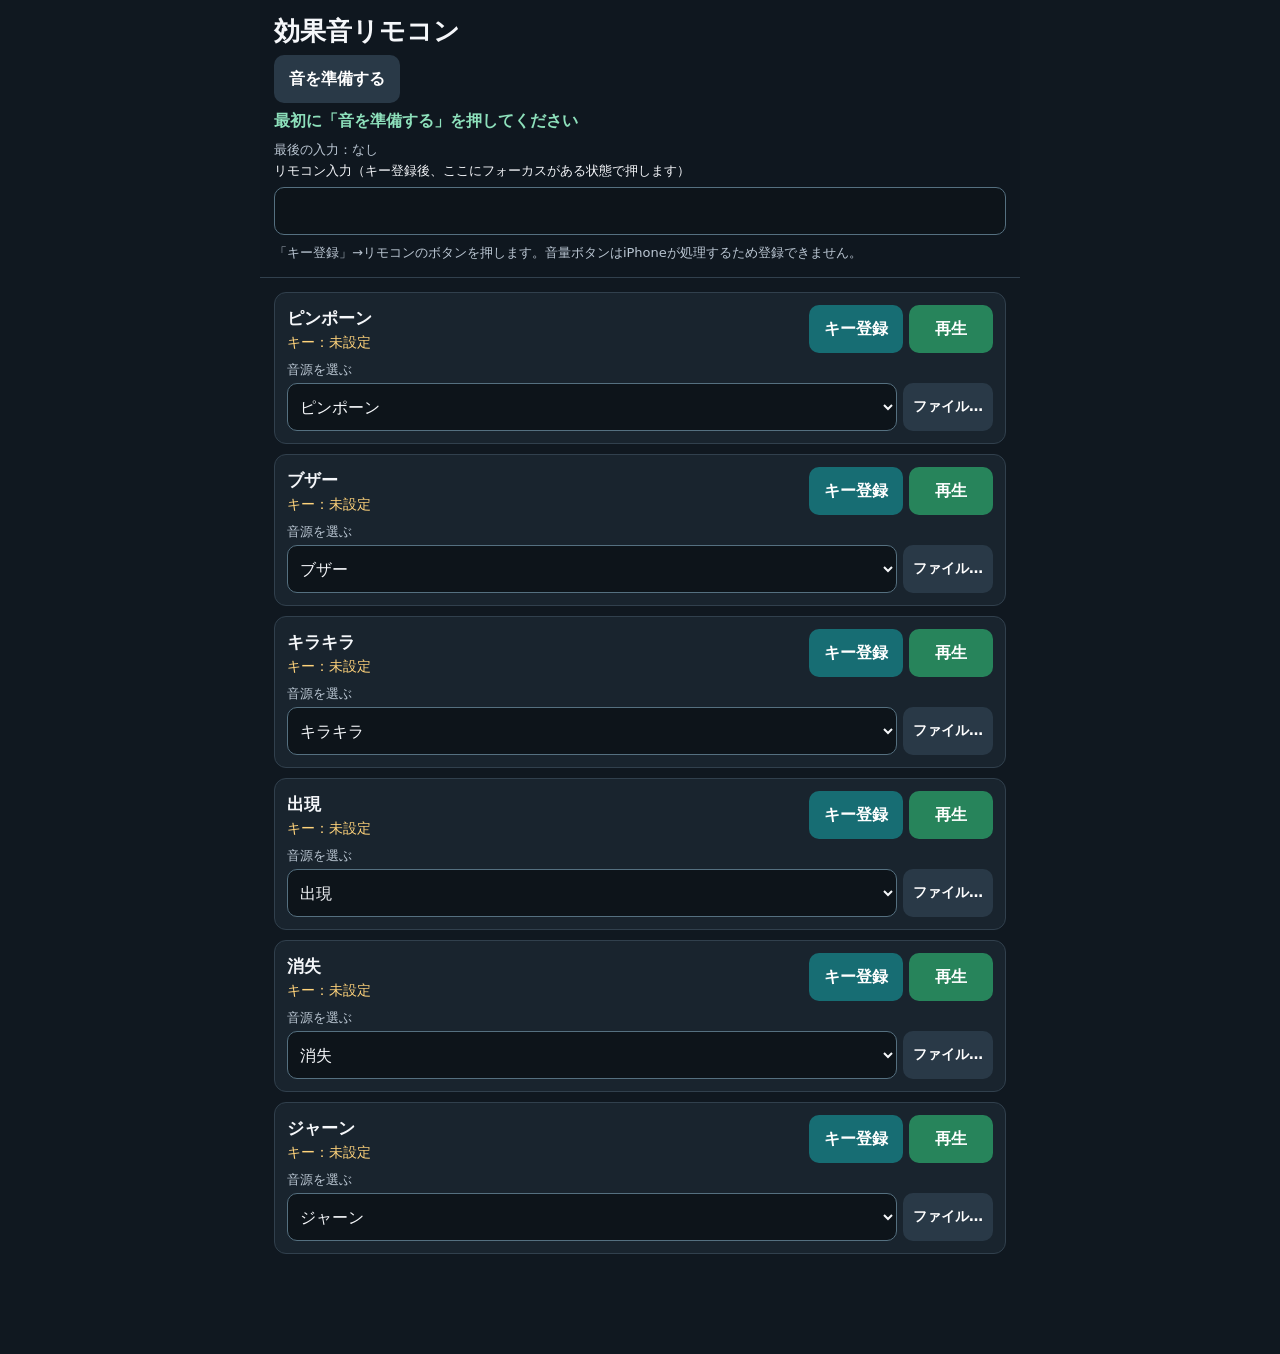
==== effect-remote-simple.html @ a641e5d5 "Add files via upload" ====
<!doctype html>
<html lang="ja">
<head>
  <meta charset="utf-8">
  <meta name="viewport" content="width=device-width, initial-scale=1, viewport-fit=cover">
  <meta name="theme-color" content="#101820">
  <title>かんたん効果音リモコン</title>
  <style>
    :root { color-scheme: dark; font-family: system-ui, sans-serif; background: #101820; color: #f5f7fa; }
    * { box-sizing: border-box; }
    body { max-width: 760px; margin: 0 auto; padding: 18px 14px calc(90px + env(safe-area-inset-bottom)); }
    h1 { margin: 0 0 6px; font-size: 26px; }
    p { color: #bac6d2; }
    button, select, input { min-height: 48px; border: 0; border-radius: 10px; font: inherit; }
    button { padding: 10px 15px; background: #293947; color: white; font-weight: 700; touch-action: manipulation; }
    button:disabled { opacity: .45; }
    input { display: block; width: 100%; margin-top: 6px; padding: 10px 12px; border: 1px solid #557080; background: #0d141a; color: white; font-size: 16px; }
    input:focus { outline: 3px solid #42c6cc; }
    .top { position: sticky; top: 0; z-index: 2; margin: -18px -14px 14px; padding: 14px; background: #101820f2; border-bottom: 1px solid #31404d; }
    .status { margin: 8px 0; color: #8de0bb; font-weight: 700; }
    .help { margin: 8px 0 0; font-size: 13px; line-height: 1.55; }
    .row { display: grid; grid-template-columns: minmax(0, 1fr) auto; gap: 8px; align-items: center; margin: 10px 0; padding: 12px; border: 1px solid #31404d; border-radius: 12px; background: #19242e; }
    .row h2 { margin: 0 0 4px; font-size: 17px; }
    .key { color: #ffd37b; font-size: 14px; }
    .sound-picker { grid-column: 1 / -1; display: grid; grid-template-columns: minmax(0, 1fr) auto; gap: 4px 6px; }
    .sound-picker label { grid-column: 1 / -1; color: #bac6d2; font-size: 13px; }
    .sound-picker select { width: 100%; min-width: 0; padding: 0 8px; border: 1px solid #557080; background: #0d141a; color: #f5f7fa; font-size: 16px; }
    .sound-picker .open-file { padding-inline: 10px; font-size: 14px; }
    .sound-picker input[hidden] { display: none; }
    .actions { display: flex; gap: 6px; }
    .learn { background: #176d73; }
    .play { min-width: 84px; background: #27845b; }
    #stop { position: fixed; z-index: 3; right: 14px; bottom: max(14px, env(safe-area-inset-bottom)); background: #a33e45; box-shadow: 0 4px 18px #0008; }
    #stop:disabled { display: none; }
    @media (max-width: 430px) { .row { grid-template-columns: 1fr; } .actions button { flex: 1; } }
  </style>
</head>
<body>
  <header class="top">
    <h1>効果音リモコン</h1>
    <button id="prepare" type="button">音を準備する</button>
    <button id="stop" type="button" disabled>全停止</button>
    <div id="status" class="status" role="status" aria-live="polite">最初に「音を準備する」を押してください</div>
    <p id="last" class="help">最後の入力：なし</p>
    <label for="capture" class="help">リモコン入力（キー登録後、ここにフォーカスがある状態で押します）</label>
    <input id="capture" type="text" inputmode="none" autocomplete="off" autocapitalize="off" spellcheck="false" aria-label="リモコン入力テスト">
    <p class="help">「キー登録」→リモコンのボタンを押します。音量ボタンはiPhoneが処理するため登録できません。</p>
  </header>
  <main id="list" aria-label="効果音"></main>

  <script>
    (() => {
      const builtIns = [
        ["ピンポーン", "sfx_correct_pingpong.wav"],
        ["ブザー", "sfx_wrong_buzzer.wav"],
        ["キラキラ", "sfx_magic_sparkle_reveal.wav"],
        ["出現", "sfx_magic_whoosh_appear.wav"],
        ["消失", "sfx_magic_vanish_poof.wav"],
        ["ジャーン", "sfx_magic_tada_sting.wav"]
      ];
      const library = new Map(builtIns.concat([["マリオ効果音","マリオ効果音.wav"],["fanfere","fanfere.mp3"],["シャキーン","シャキーン.mp3"],["テレレレッテレー","テレレレッテレー.mp3"],["ピューイーン","ピューイーン.mp3"],["ルービックキューブがそろう","ルービックキューブがそろう.wav"],["銃","銃.wav"],["大砲","大砲.wav"]]).map(([name, file]) => [
        file, { name, url: `./sound-effects/${encodeURIComponent(file)}`, bufferPromise: null }
      ]));
      const effects = builtIns.map(([name, file]) => ({
        name, key: "", file, sound: library.get(file), source: null, requestId: 0, selectionId: 0
      }));
      const sourceStorageKey = "magic-show-cue.effect-remote-simple.sources.v1";
      const storageKey = "magic-show-cue.effect-remote-simple.v1";
      const list = document.querySelector("#list");
      const status = document.querySelector("#status");
      const last = document.querySelector("#last");
      const capture = document.querySelector("#capture");
      const stopButton = document.querySelector("#stop");
      let learning = -1;
      let learningTimer;
      let audioContext;

      try {
        const saved = JSON.parse(localStorage.getItem(storageKey) || "[]");
        effects.forEach((effect, i) => { effect.key = typeof saved[i] === "string" ? canonicalKey(saved[i]) : ""; });
      } catch (_) {}

      try {
        const saved = JSON.parse(localStorage.getItem(sourceStorageKey) || "[]");
        effects.forEach((effect, i) => {
          if (!library.has(saved?.[i])) return;
          effect.file = saved[i];
          effect.sound = library.get(effect.file);
        });
      } catch (_) {}

      function saveSources() {
        try { localStorage.setItem(sourceStorageKey, JSON.stringify(effects.map((effect) => effect.file))); }
        catch (_) {}
      }
      function save() { localStorage.setItem(storageKey, JSON.stringify(effects.map((effect) => effect.key))); }
      function render() {
        list.innerHTML = effects.map((effect, i) => `
          <section class="row" data-index="${i}">
            <div><h2>${effect.name}</h2><div class="key"></div></div>
            <div class="actions">
              <button class="learn" type="button">${learning === i ? "入力待ち…" : "キー登録"}</button>
              <button class="play" type="button">再生</button>
            </div>
            <div class="sound-picker">
              <label for="sound-${i}">音源を選ぶ</label>
              <select id="sound-${i}" class="sound-select" aria-label="${effect.name}の音源"></select>
              <button class="open-file" type="button" aria-label="${effect.name}の音声ファイルを選ぶ">ファイル…</button>
              <input class="sound-file" type="file" accept=".wav,.mp3,audio/wav,audio/x-wav,audio/wave,audio/mpeg,audio/mp3" hidden>
            </div>
          </section>`).join("");
        list.querySelectorAll(".key").forEach((label, i) => {
          label.textContent = `キー：${effects[i].key || "未設定"}`;
        });
        list.querySelectorAll(".sound-select").forEach((select, i) => {
          const effect = effects[i];
          for (const [file, sound] of library) select.add(new Option(sound.name, file));
          if (effect.sound.file) select.add(new Option(effect.sound.name, "custom"));
          select.value = effect.sound.file ? "custom" : effect.file;
        });
      }
      function canonicalKey(name) {
        if (/^(PageUp|Prior)$/i.test(name)) return "PageUp";
        if (/^(PageDown|Next)$/i.test(name)) return "PageDown";
        return name;
      }
      function keyName(event) {
        const key = event.key || "";
        const code = event.code || "";
        if (/^(Key[A-Z]|Digit[0-9]|Numpad\w+)$/i.test(code)) return code;
        if (key === " " || key === "Spacebar") return "Space";
        if (key && key !== "Unidentified") return canonicalKey(key);
        if (code && code !== "Unidentified") return canonicalKey(code);
        const legacyCode = event.keyCode || event.which;
        if (legacyCode === 33) return "PageUp";
        if (legacyCode === 34) return "PageDown";
        return "不明";
      }
      function showInput(name) {
        last.textContent = `最後の入力：${name}（${new Date().toLocaleTimeString("ja-JP")}）`;
      }
      function focusCapture() {
        try { capture.focus({ preventScroll: true }); }
        catch (_) { capture.focus(); }
      }
      function getAudioContext() {
        const AudioContextClass = window.AudioContext || window.webkitAudioContext;
        if (!AudioContextClass) throw new Error("このブラウザでは効果音を再生できません");
        audioContext ||= new AudioContextClass();
        return audioContext;
      }
      async function enableAudio() {
        const context = getAudioContext();
        if (context.state !== "running") await context.resume();
        return context;
      }
      function loadEffect(sound, context) {
        if (!sound.bufferPromise) {
          sound.bufferPromise = (async () => {
            if (sound.file) return context.decodeAudioData(await sound.file.arrayBuffer());
            const response = await fetch(sound.url);
            if (!response.ok) throw new Error(`${sound.name}を読み込めません`);
            return context.decodeAudioData(await response.arrayBuffer());
          })().catch((error) => {
            sound.bufferPromise = null;
            throw error;
          });
        }
        return sound.bufferPromise;
      }
      async function prepare() {
        try {
          const context = await enableAudio();
          await Promise.all(effects.map((effect) => loadEffect(effect.sound, context)));
          if (navigator.mediaSession) {
            try {
              if (window.MediaMetadata) navigator.mediaSession.metadata = new MediaMetadata({ title: "効果音リモコン", artist: "Magic Show Cue" });
              navigator.mediaSession.playbackState = "playing";
            } catch (_) {}
          }
          status.textContent = "準備完了。再生ボタンかリモコンを押してください";
          focusCapture();
        } catch (error) {
          status.textContent = error.message || "音を準備できませんでした";
        }
      }
      function stopEffect(effect) {
        effect.requestId += 1;
        const source = effect.source;
        effect.source = null;
        if (source) source.stop();
      }
      function updateStopButton() {
        stopButton.disabled = effects.every((effect) => !effect.source);
      }
      async function play(index) {
        const effect = effects[index];
        stopEffect(effect);
        const requestId = effect.requestId;
        const sound = effect.sound;
        stopButton.disabled = false;
        try {
          const context = await enableAudio();
          const buffer = await loadEffect(sound, context);
          if (effect.requestId !== requestId) return;
          const source = context.createBufferSource();
          source.buffer = buffer;
          source.connect(context.destination);
          source.onended = () => {
            source.disconnect();
            if (effect.source !== source) return;
            effect.source = null;
            updateStopButton();
          };
          source.start();
          effect.source = source;
          status.textContent = `再生中：${sound.name}`;
        } catch (_) {
          if (effect.requestId !== requestId) return;
          updateStopButton();
          status.textContent = "再生できません。画面の「音を準備する」を押してください";
        }
      }
      function stopAll() {
        effects.forEach(stopEffect);
        updateStopButton();
        status.textContent = "停止しました";
      }
      function receiveKey(name, repeat = false) {
        showInput(name);
        if (learning >= 0) {
          if (["Shift", "Control", "Alt", "Meta"].includes(name)) return;
          if (!name || name === "不明" || name === "Unidentified") {
            status.textContent = "ボタン名を取得できません。キーボード入力を送るリモコンをお使いください";
            return;
          }
          clearTimeout(learningTimer);
          effects.forEach((effect, i) => {
            if (i !== learning && effect.key.toLowerCase() === name.toLowerCase()) effect.key = "";
          });
          effects[learning].key = name;
          learning = -1;
          save();
          render();
          status.textContent = `${effects.find((effect) => effect.key === name).name} に「${name}」を登録しました`;
          focusCapture();
          return;
        }
        const index = effects.findIndex((effect) => effect.key && effect.key.toLowerCase() === name.toLowerCase());
        if (index >= 0 && !repeat) play(index);
      }
      async function chooseFile(effect, file) {
        const selectionId = ++effect.selectionId;
        if (!/\.(wav|mp3)$/i.test(file.name) && !/^audio\/(wav|x-wav|wave|mpeg|mp3)$/i.test(file.type)) {
          status.textContent = "WAVかMP3のファイルを選んでください";
          return;
        }
        const sound = { name: file.name, file, bufferPromise: null };
        status.textContent = `${file.name}を読み込んでいます`;
        try {
          await loadEffect(sound, getAudioContext());
          if (effect.selectionId !== selectionId) return;
          stopEffect(effect);
          effect.sound = sound;
          updateStopButton();
          render();
          status.textContent = `音源：${sound.name}`;
        } catch (_) {
          if (effect.selectionId !== selectionId) return;
          status.textContent = `${file.name}を読み込めませんでした。音源を確認してください`;
        }
      }

      list.addEventListener("change", (event) => {
        const control = event.target;
        const row = control.closest("[data-index]");
        if (!row) return;
        const effect = effects[Number(row.dataset.index)];
        if (control.classList.contains("sound-select")) {
          const sound = library.get(control.value);
          if (!sound) return;
          effect.selectionId += 1;
          stopEffect(effect);
          effect.file = control.value;
          effect.sound = sound;
          control.querySelector('option[value="custom"]')?.remove();
          saveSources();
          updateStopButton();
          status.textContent = `音源：${sound.name}`;
          focusCapture();
        } else if (control.classList.contains("sound-file")) {
          const file = control.files[0];
          control.value = "";
          if (file) chooseFile(effect, file);
        }
      });
      list.addEventListener("click", (event) => {
        const button = event.target.closest("button");
        if (!button) return;
        const row = button.closest("[data-index]");
        const index = Number(row.dataset.index);
        if (button.classList.contains("open-file")) {
          row.querySelector(".sound-file").click();
          return;
        }
        if (button.classList.contains("play")) play(index);
        if (button.classList.contains("learn")) {
          learning = index;
          render();
          status.textContent = `${effects[index].name} の登録待ちです。リモコンボタンを押してください`;
          focusCapture();
          clearTimeout(learningTimer);
          learningTimer = setTimeout(() => {
            if (learning !== index) return;
            learning = -1;
            render();
            status.textContent = "入力を受信できませんでした。リモコンをiPhoneに接続し、キーボード入力を送る機種か確認してください";
          }, 10000);
        }
      });
      document.addEventListener("keydown", (event) => {
        if (event.target instanceof Element && event.target.closest(".sound-select, .sound-file")) return;
        const name = keyName(event);
        if (learning >= 0) {
          event.preventDefault();
          receiveKey(name, event.repeat);
          return;
        }
        const assigned = effects.some((effect) => effect.key && effect.key.toLowerCase() === name.toLowerCase());
        if (assigned) event.preventDefault();
        receiveKey(name, event.repeat);
      }, true);
      capture.addEventListener("input", () => { capture.value = ""; });
      document.querySelector("#prepare").addEventListener("click", prepare);
      stopButton.addEventListener("click", stopAll);
      render();
      if (navigator.mediaSession && navigator.mediaSession.setActionHandler) {
        const mediaKeys = { play: "MediaPlayPause", pause: "MediaPlayPause", nexttrack: "MediaTrackNext", previoustrack: "MediaTrackPrevious" };
        for (const [action, name] of Object.entries(mediaKeys)) {
          try { navigator.mediaSession.setActionHandler(action, () => {
            receiveKey(name);
          }); } catch (_) {}
        }
      }
    })();
  </script>
</body>
</html>
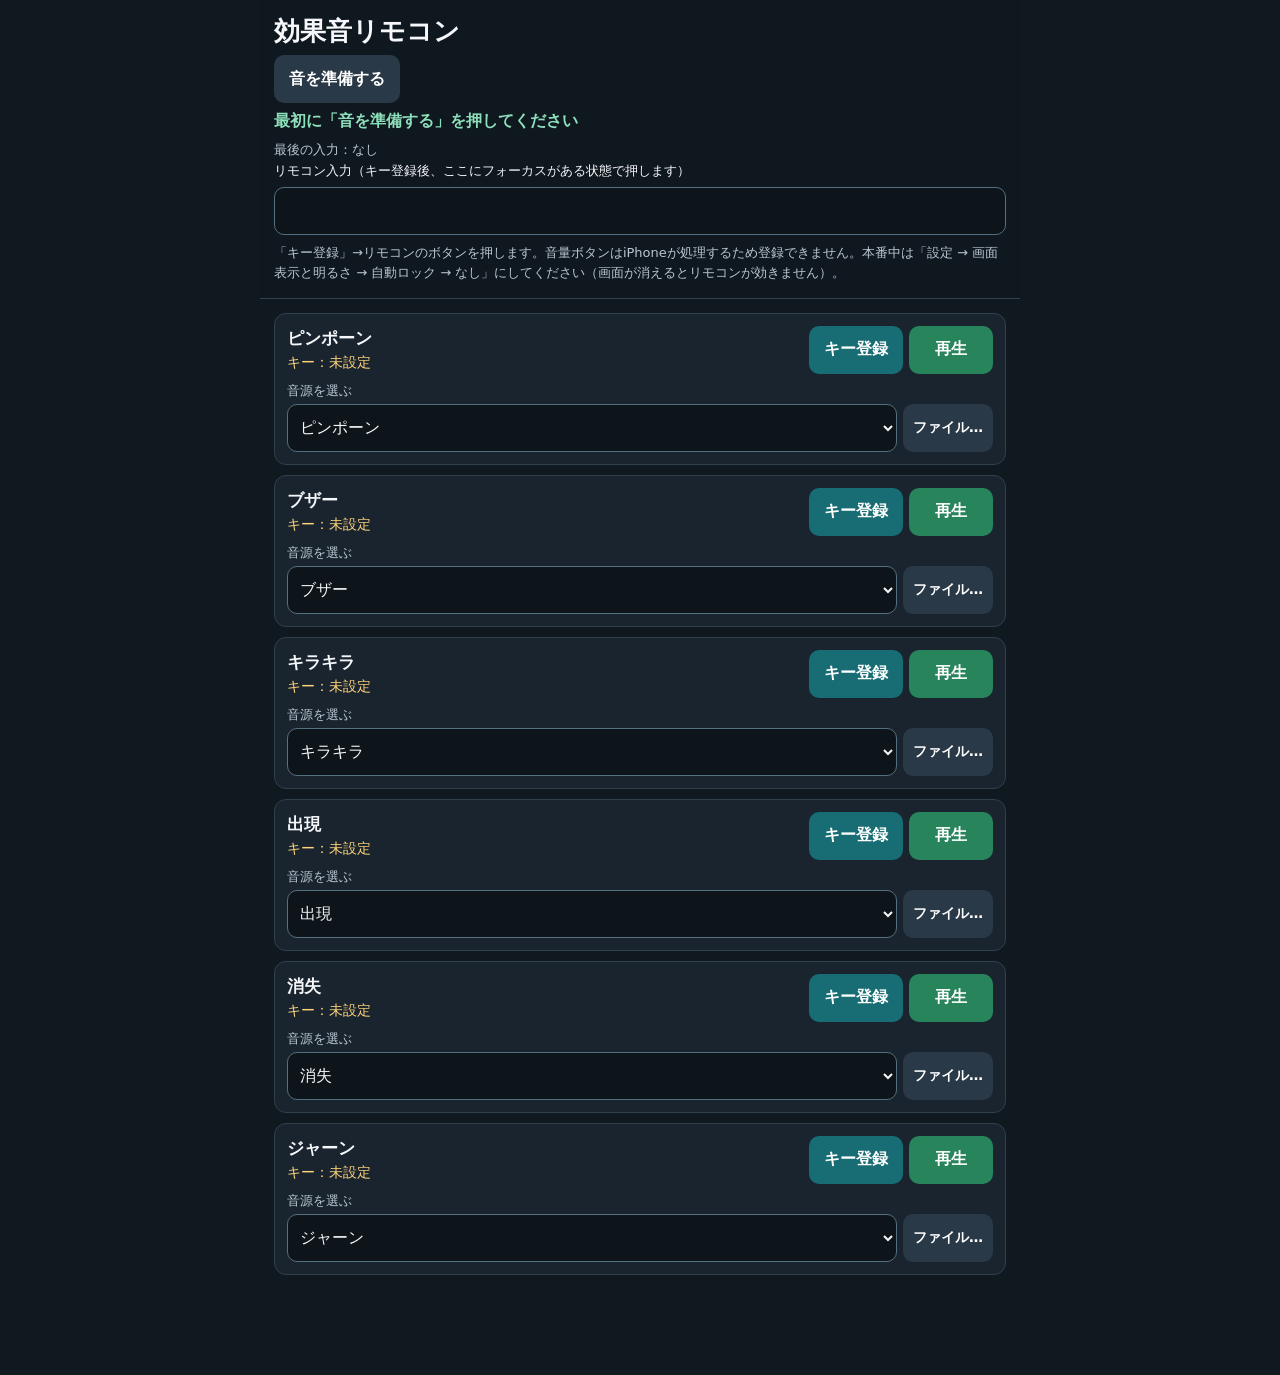
==== commit f42efbe3: "Add files via upload" ====
--- a/effect-remote-simple.html
+++ b/effect-remote-simple.html
@@ -4,15 +4,17 @@
   <meta charset="utf-8">
   <meta name="viewport" content="width=device-width, initial-scale=1, viewport-fit=cover">
   <meta name="theme-color" content="#101820">
+  <meta name="format-detection" content="telephone=no">
   <title>かんたん効果音リモコン</title>
   <style>
     :root { color-scheme: dark; font-family: system-ui, sans-serif; background: #101820; color: #f5f7fa; }
-    * { box-sizing: border-box; }
+    * { box-sizing: border-box; -webkit-tap-highlight-color: transparent; }
+    html { -webkit-text-size-adjust: 100%; }
     body { max-width: 760px; margin: 0 auto; padding: 18px 14px calc(90px + env(safe-area-inset-bottom)); }
     h1 { margin: 0 0 6px; font-size: 26px; }
     p { color: #bac6d2; }
     button, select, input { min-height: 48px; border: 0; border-radius: 10px; font: inherit; }
-    button { padding: 10px 15px; background: #293947; color: white; font-weight: 700; touch-action: manipulation; }
+    button { padding: 10px 15px; background: #293947; color: white; font-weight: 700; touch-action: manipulation; -webkit-appearance: none; appearance: none; -webkit-touch-callout: none; -webkit-user-select: none; user-select: none; }
     button:disabled { opacity: .45; }
     input { display: block; width: 100%; margin-top: 6px; padding: 10px 12px; border: 1px solid #557080; background: #0d141a; color: white; font-size: 16px; }
     input:focus { outline: 3px solid #42c6cc; }
@@ -44,7 +46,7 @@
     <p id="last" class="help">最後の入力：なし</p>
     <label for="capture" class="help">リモコン入力（キー登録後、ここにフォーカスがある状態で押します）</label>
     <input id="capture" type="text" inputmode="none" autocomplete="off" autocapitalize="off" spellcheck="false" aria-label="リモコン入力テスト">
-    <p class="help">「キー登録」→リモコンのボタンを押します。音量ボタンはiPhoneが処理するため登録できません。</p>
+    <p class="help">「キー登録」→リモコンのボタンを押します。音量ボタンはiPhoneが処理するため登録できません。本番中は「設定 → 画面表示と明るさ → 自動ロック → なし」にしてください（画面が消えるとリモコンが効きません）。</p>
   </header>
   <main id="list" aria-label="効果音"></main>
 
@@ -74,6 +76,9 @@
       let learning = -1;
       let learningTimer;
       let audioContext;
+      let keepAlive = null;
+      let keepAliveWanted = false;
+      let audioWasStopped = false;
 
       try {
         const saved = JSON.parse(localStorage.getItem(storageKey) || "[]");
@@ -93,7 +98,10 @@
         try { localStorage.setItem(sourceStorageKey, JSON.stringify(effects.map((effect) => effect.file))); }
         catch (_) {}
       }
-      function save() { localStorage.setItem(storageKey, JSON.stringify(effects.map((effect) => effect.key))); }
+      function save() {
+        try { localStorage.setItem(storageKey, JSON.stringify(effects.map((effect) => effect.key))); }
+        catch (_) {}
+      }
       function render() {
         list.innerHTML = effects.map((effect, i) => `
           <section class="row" data-index="${i}">
@@ -146,21 +154,83 @@
       function getAudioContext() {
         const AudioContextClass = window.AudioContext || window.webkitAudioContext;
         if (!AudioContextClass) throw new Error("このブラウザでは効果音を再生できません");
-        audioContext ||= new AudioContextClass();
+        if (!audioContext) {
+          audioContext = new AudioContextClass();
+          // iPhoneは電話・Siri・画面ロックなどで音が止まる(interrupted)ので、状態を監視する
+          audioContext.onstatechange = () => {
+            if (audioContext.state === "running") {
+              if (audioWasStopped) {
+                audioWasStopped = false;
+                status.textContent = "音が復帰しました";
+              }
+            } else {
+              audioWasStopped = true;
+              status.textContent = "音が一時停止しています。画面をタップすると再開します";
+            }
+          };
+        }
         return audioContext;
+      }
+      // iPhoneのマナーモード(消音スイッチ)でも鳴らし、リモコンのメディアキーを受け取れるようにする
+      function makeSilentWavUrl() {
+        const sampleRate = 8000;
+        const samples = sampleRate;
+        const buffer = new ArrayBuffer(44 + samples * 2);
+        const view = new DataView(buffer);
+        const text = (offset, value) => { for (let i = 0; i < value.length; i++) view.setUint8(offset + i, value.charCodeAt(i)); };
+        text(0, "RIFF"); view.setUint32(4, 36 + samples * 2, true); text(8, "WAVE"); text(12, "fmt ");
+        view.setUint32(16, 16, true); view.setUint16(20, 1, true); view.setUint16(22, 1, true);
+        view.setUint32(24, sampleRate, true); view.setUint32(28, sampleRate * 2, true);
+        view.setUint16(32, 2, true); view.setUint16(34, 16, true);
+        text(36, "data"); view.setUint32(40, samples * 2, true);
+        return URL.createObjectURL(new Blob([buffer], { type: "audio/wav" }));
+      }
+      function startKeepAlive() {
+        try { if (navigator.audioSession) navigator.audioSession.type = "playback"; } catch (_) {}
+        try {
+          if (!keepAlive) {
+            keepAlive = new Audio();
+            keepAlive.src = makeSilentWavUrl();
+            keepAlive.loop = true;
+            keepAlive.setAttribute("playsinline", "");
+            keepAlive.addEventListener("pause", () => {
+              if (keepAliveWanted && !document.hidden) keepAlive.play().catch(() => {});
+            });
+          }
+          keepAliveWanted = true;
+          if (keepAlive.paused) keepAlive.play().catch(() => {});
+        } catch (_) {}
+      }
+      function tryResume() {
+        if (audioContext && audioContext.state !== "running") audioContext.resume().catch(() => {});
+        if (keepAliveWanted && keepAlive && keepAlive.paused) keepAlive.play().catch(() => {});
       }
       async function enableAudio() {
         const context = getAudioContext();
-        if (context.state !== "running") await context.resume();
+        if (context.state !== "running") {
+          // iPhoneではresume()が応答しないことがあるので、待ちすぎない
+          await Promise.race([
+            context.resume().catch(() => {}),
+            new Promise((resolve) => setTimeout(resolve, 1500))
+          ]);
+        }
+        if (context.state !== "running") throw new Error("音が停止しています。画面の「音を準備する」をタップしてください");
         return context;
+      }
+      // 古いiOS(promise版decodeAudioData非対応)でも動くようにする
+      function decode(context, data) {
+        return new Promise((resolve, reject) => {
+          const result = context.decodeAudioData(data, resolve, reject);
+          if (result && typeof result.then === "function") result.then(resolve, reject);
+        });
       }
       function loadEffect(sound, context) {
         if (!sound.bufferPromise) {
           sound.bufferPromise = (async () => {
-            if (sound.file) return context.decodeAudioData(await sound.file.arrayBuffer());
+            if (sound.file) return decode(context, await sound.file.arrayBuffer());
             const response = await fetch(sound.url);
             if (!response.ok) throw new Error(`${sound.name}を読み込めません`);
-            return context.decodeAudioData(await response.arrayBuffer());
+            return decode(context, await response.arrayBuffer());
           })().catch((error) => {
             sound.bufferPromise = null;
             throw error;
@@ -169,6 +239,7 @@
         return sound.bufferPromise;
       }
       async function prepare() {
+        startKeepAlive();
         try {
           const context = await enableAudio();
           await Promise.all(effects.map((effect) => loadEffect(effect.sound, context)));
@@ -338,10 +409,14 @@
         const mediaKeys = { play: "MediaPlayPause", pause: "MediaPlayPause", nexttrack: "MediaTrackNext", previoustrack: "MediaTrackPrevious" };
         for (const [action, name] of Object.entries(mediaKeys)) {
           try { navigator.mediaSession.setActionHandler(action, () => {
+            tryResume();
             receiveKey(name);
           }); } catch (_) {}
         }
       }
+      // 画面タップ・キー入力・アプリ復帰のたびに、止まっている音を再開する
+      ["touchend", "click", "keydown"].forEach((type) => document.addEventListener(type, tryResume, { capture: true, passive: true }));
+      document.addEventListener("visibilitychange", () => { if (!document.hidden) tryResume(); });
     })();
   </script>
 </body>
